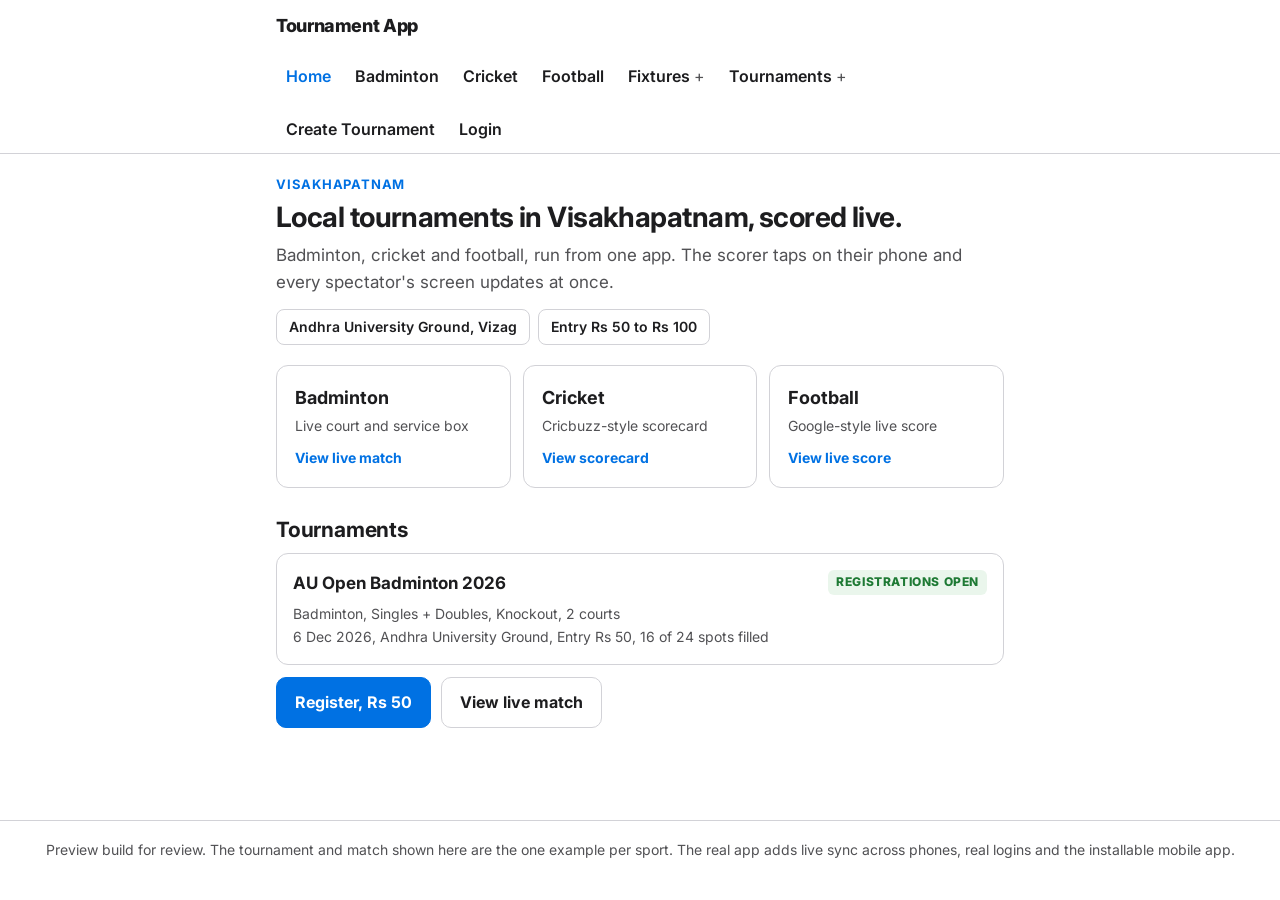
==== index.html @ a557393c "Tournament app preview: separate pages, no fake data" ====
<!DOCTYPE html>
<html lang="en">
<head>
<meta charset="utf-8">
<meta name="viewport" content="width=device-width, initial-scale=1">
<title>Home, Tournament App</title>
<link rel="preconnect" href="https://fonts.googleapis.com">
<link rel="preconnect" href="https://fonts.gstatic.com" crossorigin>
<link href="https://fonts.googleapis.com/css2?family=Inter:wght@400;600;700;800&display=swap" rel="stylesheet">
<link rel="stylesheet" href="style.css">
</head>
<body>
<header class="site-header">
  <div class="header-inner">
    <a class="brand" href="index.html">Tournament App</a>
    <button class="menu-btn" id="menuBtn" type="button">Menu</button>
  </div>
  <nav class="site-nav" id="siteNav">
    <a href="index.html" class="active">Home</a>
    <a href="badminton-live.html">Badminton</a>
    <a href="cricket-live.html">Cricket</a>
    <a href="football-live.html">Football</a>
    <details class="nav-drop">
      <summary>Fixtures</summary>
      <div class="nav-drop-menu">
        <a href="badminton-fixtures.html">Badminton Fixtures</a>
        <a href="cricket-fixtures.html">Cricket Fixtures</a>
        <a href="football-fixtures.html">Football Fixtures</a>
      </div>
    </details>
    <details class="nav-drop">
      <summary>Tournaments</summary>
      <div class="nav-drop-menu">
        <a href="badminton-tournaments.html">Badminton Tournaments</a>
        <a href="cricket-tournaments.html">Cricket Tournaments</a>
        <a href="football-tournaments.html">Football Tournaments</a>
      </div>
    </details>
    <a href="create-tournament.html">Create Tournament</a>
    <a href="login.html" id="loginLink">Login</a>
    <span class="nav-user hidden" id="navUser"><span id="navUserText"></span> <button type="button" id="navLogout">Log out</button></span>
  </nav>
</header>

<main class="page">
  <div class="page-head">
    <p class="eyebrow">Visakhapatnam</p>
    <h1>Local tournaments in Visakhapatnam, scored live.</h1>
    <p class="lead">Badminton, cricket and football, run from one app. The scorer taps on their phone and every spectator's screen updates at once.</p>
    <div class="chip-row">
      <span class="chip">Andhra University Ground, Vizag</span>
      <span class="chip">Entry Rs 50 to Rs 100</span>
    </div>
  </div>

  <div class="sport-grid">
    <a class="sport-card" href="badminton-live.html">
      <h3>Badminton</h3>
      <p>Live court and service box</p>
      <span class="go">View live match</span>
    </a>
    <a class="sport-card" href="cricket-live.html">
      <h3>Cricket</h3>
      <p>Cricbuzz-style scorecard</p>
      <span class="go">View scorecard</span>
    </a>
    <a class="sport-card" href="football-live.html">
      <h3>Football</h3>
      <p>Google-style live score</p>
      <span class="go">View live score</span>
    </a>
  </div>

  <h2>Tournaments</h2>
  <div class="row-item">
    <div class="row-main">
      <h3>AU Open Badminton 2026</h3>
      <p>Badminton, Singles + Doubles, Knockout, 2 courts</p>
      <p>6 Dec 2026, Andhra University Ground, Entry Rs 50, 16 of 24 spots filled</p>
    </div>
    <span class="tag tag-open">REGISTRATIONS OPEN</span>
  </div>
  <div class="btn-row">
    <a class="btn" href="badminton-tournaments.html">Register, Rs 50</a>
    <a class="btn btn-secondary" href="badminton-live.html">View live match</a>
  </div>
</main>

<footer>Preview build for review. The tournament and match shown here are the one example per sport. The real app adds live sync across phones, real logins and the installable mobile app.</footer>
<script src="app.js"></script>
</body>
</html>
---- style.css ----
/* Tournament App - shared styles. Flat design law: white #FFFFFF, ink #1D1D1F, blue #0071E3, Inter. No purple, no gradients, no glow, no emoji icons, no em dashes. */

:root {
  --white: #FFFFFF;
  --ink: #1D1D1F;
  --blue: #0071E3;
  --blue-dark: #005BB5;
  --muted: #515154;
  --line: #D2D2D7;
  --soft: #F5F5F7;
  --green: #1E7A34;
  --yellow: #F5C518;
  --red: #D92D20;
  --radius: 12px;
}

* { box-sizing: border-box; }

html { -webkit-text-size-adjust: 100%; }

body {
  margin: 0;
  background: var(--white);
  color: var(--ink);
  font-family: 'Inter', -apple-system, BlinkMacSystemFont, 'Segoe UI', Roboto, Helvetica, Arial, sans-serif;
  font-size: 16px;
  line-height: 1.55;
}

a { color: var(--blue); text-decoration: none; }
a:hover { text-decoration: underline; }

h1 { font-size: 28px; line-height: 1.2; margin: 0 0 8px 0; letter-spacing: -0.02em; }
h2 { font-size: 21px; line-height: 1.3; margin: 28px 0 10px 0; letter-spacing: -0.01em; }
h3 { font-size: 17px; margin: 0 0 6px 0; }
p { margin: 0 0 12px 0; }
.lead { color: var(--muted); font-size: 17px; }

/* Header and navigation */
.site-header {
  position: sticky;
  top: 0;
  z-index: 50;
  background: var(--white);
  border-bottom: 1px solid var(--line);
}
.header-inner {
  max-width: 760px;
  margin: 0 auto;
  padding: 12px 16px;
  display: flex;
  align-items: center;
  gap: 12px;
}
.brand {
  font-weight: 800;
  font-size: 18px;
  color: var(--ink);
  letter-spacing: -0.02em;
  white-space: nowrap;
}
.brand:hover { text-decoration: none; }
.menu-btn {
  margin-left: auto;
  background: var(--white);
  color: var(--ink);
  border: 1px solid var(--line);
  border-radius: 8px;
  padding: 8px 14px;
  font-size: 15px;
  font-weight: 600;
  font-family: inherit;
  cursor: pointer;
}
.site-nav {
  display: none;
  border-top: 1px solid var(--line);
  background: var(--white);
  padding: 6px 16px 12px 16px;
}
.site-nav.open { display: block; }
.site-nav a, .site-nav summary {
  display: block;
  padding: 10px 2px;
  color: var(--ink);
  font-size: 16px;
  font-weight: 600;
}
.site-nav a:hover { color: var(--blue); text-decoration: none; }
.site-nav a.active { color: var(--blue); }
.nav-drop { border: 0; padding: 0; margin: 0; }
.nav-drop summary {
  list-style: none;
  cursor: pointer;
  padding: 10px 2px;
  font-weight: 600;
}
.nav-drop summary::-webkit-details-marker { display: none; }
.nav-drop summary::after { content: "  +"; color: var(--muted); font-weight: 400; }
.nav-drop[open ] summary::after { content: "  -"; }
.nav-drop-menu { padding-left: 14px; }
.nav-drop-menu a { font-weight: 500; color: var(--muted); padding: 8px 2px; }
.nav-user {
  display: block;
  padding: 10px 2px;
  font-size: 14px;
  color: var(--muted);
  border-top: 1px solid var(--line);
  margin-top: 6px;
}
.nav-user button {
  background: none;
  border: 0;
  padding: 0;
  color: var(--blue);
  font-size: 14px;
  font-weight: 600;
  font-family: inherit;
  cursor: pointer;
}

@media (min-width: 760px) {
  .menu-btn { display: none; }
  .site-nav {
    display: flex;
    align-items: center;
    gap: 4px;
    border-top: 0;
    padding: 0 16px;
    max-width: 760px;
    margin: 0 auto;
    flex-wrap: wrap;
  }
  .site-nav a, .site-nav summary { padding: 12px 10px; }
  .nav-drop { position: relative; }
  .nav-drop-menu {
    position: absolute;
    top: 100%;
    left: 0;
    background: var(--white);
    border: 1px solid var(--line);
    border-radius: 10px;
    padding: 6px;
    min-width: 210px;
    z-index: 60;
  }
  .nav-drop-menu a { padding: 8px 10px; border-radius: 6px; }
  .nav-drop-menu a:hover { background: var(--soft); }
  .nav-user { border-top: 0; margin: 0 0 0 auto; padding: 12px 4px; }
}

/* Page layout */
.page {
  max-width: 760px;
  margin: 0 auto;
  padding: 20px 16px 48px 16px;
}
.page-head { margin-bottom: 20px; }
.eyebrow {
  font-size: 13px;
  font-weight: 700;
  letter-spacing: 0.06em;
  text-transform: uppercase;
  color: var(--blue);
  margin: 0 0 6px 0;
}
.meta { color: var(--muted); font-size: 15px; }

.chip-row { display: flex; flex-wrap: wrap; gap: 8px; margin: 14px 0; }
.chip {
  display: inline-block;
  border: 1px solid var(--line);
  border-radius: 8px;
  padding: 6px 12px;
  font-size: 14px;
  font-weight: 600;
  color: var(--ink);
  background: var(--white);
}
.chip-live { color: var(--red); border-color: var(--line); }
.dot {
  display: inline-block;
  width: 8px;
  height: 8px;
  border-radius: 50%;
  background: var(--red);
  margin-right: 6px;
  vertical-align: 1px;
}

/* Cards */
.card {
  background: var(--white);
  border: 1px solid var(--line);
  border-radius: var(--radius);
  padding: 18px;
  margin: 0 0 16px 0;
}
.card-soft { background: var(--soft); border-color: var(--line); }
.sport-grid { display: grid; grid-template-columns: 1fr; gap: 12px; }
@media (min-width: 560px) { .sport-grid { grid-template-columns: 1fr 1fr 1fr; } }
.sport-card {
  display: block;
  border: 1px solid var(--line);
  border-radius: var(--radius);
  padding: 18px;
  color: var(--ink);
}
.sport-card:hover { border-color: var(--blue); text-decoration: none; }
.sport-card h3 { font-size: 18px; margin-bottom: 4px; }
.sport-card p { color: var(--muted); font-size: 14px; margin: 0; }
.sport-card .go { color: var(--blue); font-weight: 700; font-size: 14px; display: block; margin-top: 10px; }

/* Buttons: one primary style, one secondary style */
.btn {
  display: inline-block;
  background: var(--blue);
  color: var(--white);
  border: 1px solid var(--blue);
  border-radius: 10px;
  padding: 12px 18px;
  font-size: 16px;
  font-weight: 700;
  font-family: inherit;
  cursor: pointer;
  text-align: center;
}
.btn:hover { background: var(--blue-dark); text-decoration: none; }
.btn:disabled { opacity: 0.45; cursor: default; }
.btn-secondary {
  background: var(--white);
  color: var(--ink);
  border: 1px solid var(--line);
}
.btn-secondary:hover { background: var(--soft); }
.btn-block { display: block; width: 100%; }
.btn-row { display: flex; flex-wrap: wrap; gap: 10px; margin: 12px 0; }

/* Scoreboard */
.scoreboard {
  display: grid;
  grid-template-columns: 1fr auto 1fr;
  gap: 10px;
  align-items: stretch;
  margin: 14px 0;
}
.player-card {
  border: 1px solid var(--line);
  border-radius: var(--radius);
  padding: 16px 12px;
  text-align: center;
}
.player-card.serving { border: 2px solid var(--blue); }
.player-name { font-weight: 700; font-size: 16px; }
.player-score { font-size: 52px; font-weight: 800; line-height: 1.05; letter-spacing: -0.03em; }
.player-sub { color: var(--muted); font-size: 13px; margin-top: 4px; }
.serve-tag {
  display: inline-block;
  font-size: 11px;
  font-weight: 800;
  letter-spacing: 0.08em;
  color: var(--blue);
  margin-top: 6px;
}
.vs { align-self: center; color: var(--muted); font-weight: 700; }
.serve-line {
  background: var(--soft);
  border: 1px solid var(--line);
  border-radius: 10px;
  padding: 12px 14px;
  font-size: 15px;
  margin: 12px 0;
}
.serve-line strong { color: var(--blue); }
.note {
  background: #FFF8E1;
  border: 1px solid #F0D98C;
  border-radius: 10px;
  padding: 12px 14px;
  font-size: 14px;
  color: var(--ink);
  margin: 12px 0;
}
.empty {
  border: 1px dashed var(--line);
  border-radius: var(--radius);
  padding: 22px 18px;
  text-align: center;
  color: var(--muted);
  margin: 0 0 16px 0;
}
.empty strong { color: var(--ink); display: block; font-size: 16px; margin-bottom: 4px; }

/* Court diagram */
.court-wrap { margin: 8px 0; }
.court-svg { width: 100%; max-width: 360px; display: block; margin: 0 auto; height: auto; }
.legend { display: flex; flex-wrap: wrap; gap: 16px; justify-content: center; font-size: 14px; color: var(--muted); margin-top: 8px; }
.swatch { display: inline-block; width: 14px; height: 14px; border-radius: 4px; margin-right: 6px; vertical-align: -2px; }
.swatch-blue { background: var(--blue); }
.swatch-yellow { background: var(--yellow); }
.toggle-row { display: flex; gap: 8px; margin: 12px 0; }
.toggle-btn {
  flex: 1;
  background: var(--white);
  color: var(--ink);
  border: 1px solid var(--line);
  border-radius: 10px;
  padding: 10px;
  font-size: 15px;
  font-weight: 700;
  font-family: inherit;
  cursor: pointer;
}
.toggle-btn.on { background: var(--ink); color: var(--white); border-color: var(--ink); }

/* Tables */
table.score-table { width: 100%; border-collapse: collapse; font-size: 15px; }
.score-table th, .score-table td { text-align: left; padding: 8px 4px; border-bottom: 1px solid var(--line); }
.score-table th { color: var(--muted); font-size: 13px; font-weight: 600; }
.score-table td.num, .score-table th.num { text-align: right; }
.score-table tr:last-child td { border-bottom: 0; }

/* Ball chips */
.chips { display: flex; flex-wrap: wrap; gap: 8px; margin: 10px 0; }
.ball-chip {
  width: 34px; height: 34px;
  border-radius: 50%;
  border: 1px solid var(--line);
  display: inline-flex; align-items: center; justify-content: center;
  font-size: 14px; font-weight: 700;
  background: var(--white);
}
.ball-chip.four { background: var(--blue); color: var(--white); border-color: var(--blue); }
.ball-chip.six { background: var(--ink); color: var(--white); border-color: var(--ink); }
.ball-chip.wicket { background: var(--red); color: var(--white); border-color: var(--red); }

/* Timeline */
.timeline { list-style: none; margin: 0; padding: 0; }
.timeline li { padding: 10px 0; border-bottom: 1px solid var(--line); font-size: 15px; }
.timeline li:last-child { border-bottom: 0; }
.timeline .min { font-weight: 800; color: var(--ink); display: inline-block; min-width: 44px; }
.big-score { font-size: 56px; font-weight: 800; letter-spacing: -0.03em; line-height: 1; text-align: center; }
.match-teams { text-align: center; font-size: 18px; font-weight: 700; margin: 6px 0 2px 0; }
.match-sub { text-align: center; color: var(--muted); font-size: 14px; margin-bottom: 10px; }

/* Forms */
form label { display: block; font-weight: 700; font-size: 15px; margin: 16px 0 6px 0; }
input[type="text"], input[type="number"], input[type="date"], input[type="url"], input[type="password"], select, textarea {
  width: 100%;
  border: 1px solid var(--line);
  border-radius: 10px;
  padding: 12px 14px;
  font-size: 16px;
  font-family: inherit;
  color: var(--ink);
  background: var(--white);
}
input:focus, select:focus, textarea:focus { outline: 2px solid var(--blue); outline-offset: 1px; border-color: var(--blue); }
.radio-row { display: flex; flex-wrap: wrap; gap: 10px; }
.radio-pill {
  border: 1px solid var(--line);
  border-radius: 10px;
  padding: 10px 16px;
  font-weight: 700;
  cursor: pointer;
  background: var(--white);
}
.radio-pill input { margin-right: 6px; }
.sport-pick { display: grid; grid-template-columns: 1fr 1fr 1fr; gap: 10px; }
.sport-pick button {
  border: 1px solid var(--line);
  background: var(--white);
  border-radius: 10px;
  padding: 14px 8px;
  font-size: 15px;
  font-weight: 700;
  font-family: inherit;
  cursor: pointer;
  color: var(--ink);
}
.sport-pick button.on { background: var(--ink); color: var(--white); border-color: var(--ink); }
.help { color: var(--muted); font-size: 14px; font-weight: 400; margin-top: 4px; }
.hidden { display: none !important; }
.toast {
  background: var(--ink);
  color: var(--white);
  border-radius: 10px;
  padding: 14px 16px;
  font-size: 15px;
  font-weight: 600;
  margin: 12px 0;
}
.success-box {
  background: var(--soft);
  border: 1px solid var(--line);
  border-radius: var(--radius);
  padding: 18px;
  margin: 12px 0;
}

/* Fixture and tournament rows */
.row-item {
  display: flex;
  gap: 12px;
  align-items: flex-start;
  border: 1px solid var(--line);
  border-radius: var(--radius);
  padding: 16px;
  margin: 0 0 12px 0;
}
.row-time { font-weight: 800; font-size: 14px; color: var(--muted); min-width: 74px; padding-top: 2px; }
.row-main { flex: 1; }
.row-main h3 { font-size: 17px; }
.row-main p { color: var(--muted); font-size: 14px; margin: 2px 0 0 0; }
.tag {
  display: inline-block;
  font-size: 12px;
  font-weight: 800;
  letter-spacing: 0.05em;
  border-radius: 6px;
  padding: 3px 8px;
  background: var(--soft);
  color: var(--ink);
}
.tag-live { background: #FDECEA; color: var(--red); }
.tag-open { background: #EAF6EC; color: var(--green); }

footer {
  border-top: 1px solid var(--line);
  margin-top: 32px;
  padding: 18px 16px 28px 16px;
  color: var(--muted);
  font-size: 14px;
  text-align: center;
}
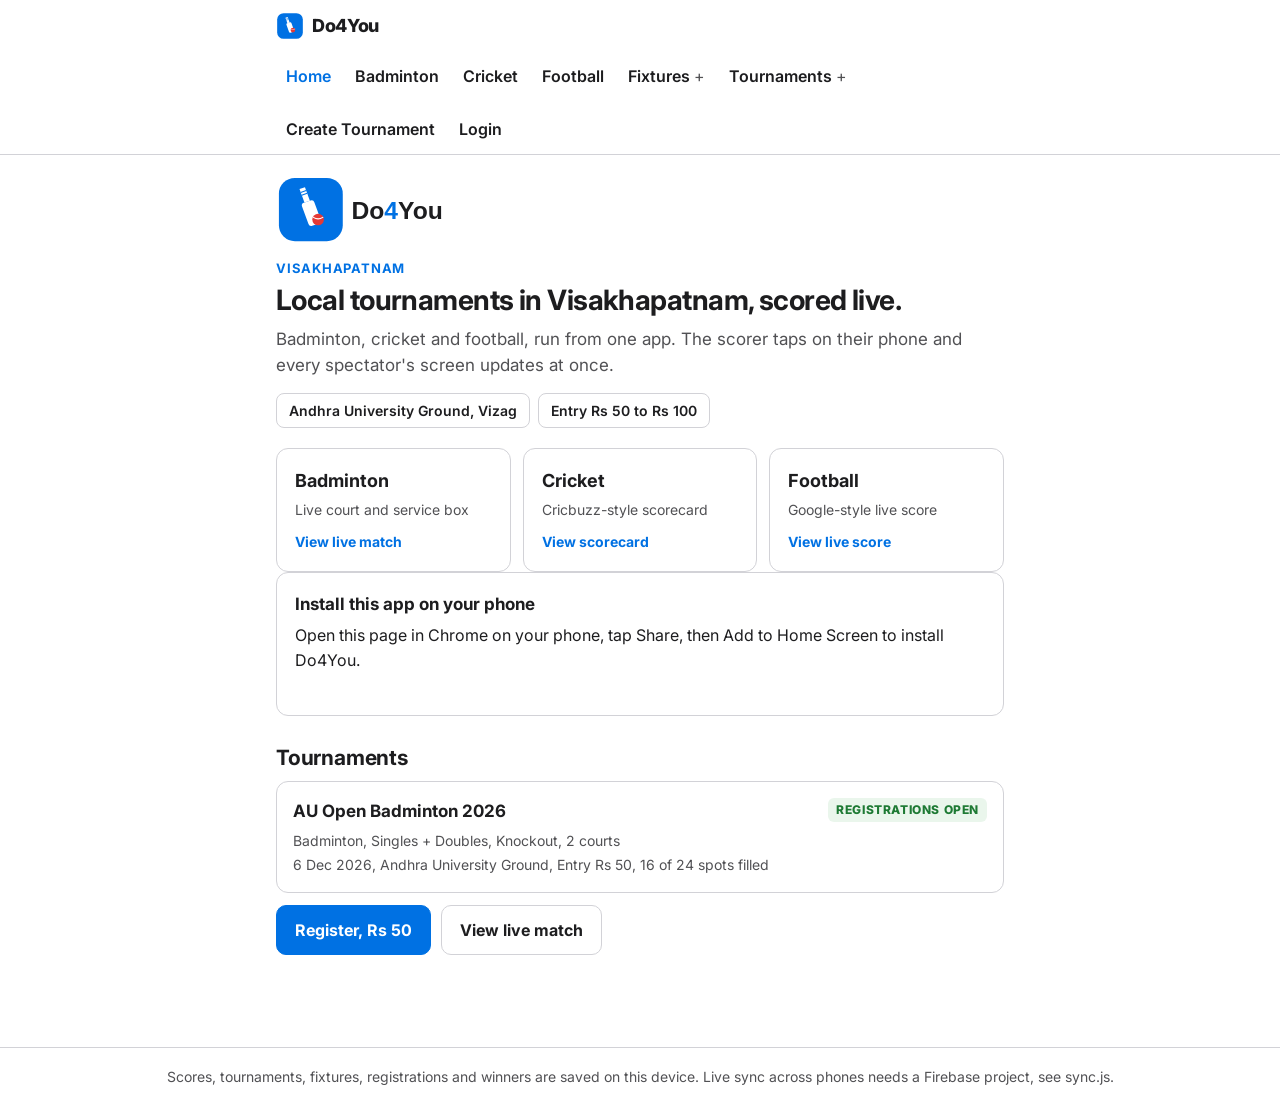
==== commit 668ea849: "Do4You full app: all three sports, cricket bat logo" ====
--- a/index.html
+++ b/index.html
@@ -3,7 +3,14 @@
 <head>
 <meta charset="utf-8">
 <meta name="viewport" content="width=device-width, initial-scale=1">
-<title>Home, Tournament App</title>
+<link rel="manifest" href="manifest.json">
+<meta name="theme-color" content="#0071E3">
+<meta name="mobile-web-app-capable" content="yes">
+<meta name="apple-mobile-web-app-capable" content="yes">
+<meta name="apple-mobile-web-app-title" content="Do4You">
+<link rel="apple-touch-icon" href="icon-192.png">
+<link rel="icon" href="icon-192.png">
+<title>Home, Do4You</title>
 <link rel="preconnect" href="https://fonts.googleapis.com">
 <link rel="preconnect" href="https://fonts.gstatic.com" crossorigin>
 <link href="https://fonts.googleapis.com/css2?family=Inter:wght@400;600;700;800&display=swap" rel="stylesheet">
@@ -12,7 +19,7 @@
 <body>
 <header class="site-header">
   <div class="header-inner">
-    <a class="brand" href="index.html">Tournament App</a>
+    <a class="brand" href="index.html"><img src="logo-icon.svg" alt="" class="brand-mark"> Do4You</a>
     <button class="menu-btn" id="menuBtn" type="button">Menu</button>
   </div>
   <nav class="site-nav" id="siteNav">
@@ -44,6 +51,7 @@
 
 <main class="page">
   <div class="page-head">
+    <img src="logo.svg" alt="Do4You" class="logo-lockup">
     <p class="eyebrow">Visakhapatnam</p>
     <h1>Local tournaments in Visakhapatnam, scored live.</h1>
     <p class="lead">Badminton, cricket and football, run from one app. The scorer taps on their phone and every spectator's screen updates at once.</p>
@@ -71,6 +79,16 @@
     </a>
   </div>
 
+  <div class="card" id="installHint">
+    <h3>Install this app on your phone</h3>
+    <p id="installNote">Open this page in Chrome on your phone, tap Share, then Add to Home Screen to install Do4You.</p>
+    <div class="btn-row">
+      <button class="btn hidden" type="button" id="installBtn">Install app</button>
+    </div>
+  </div>
+
+  <div id="homeTournaments"></div>
+
   <h2>Tournaments</h2>
   <div class="row-item">
     <div class="row-main">
@@ -86,7 +104,9 @@
   </div>
 </main>
 
-<footer>Preview build for review. The tournament and match shown here are the one example per sport. The real app adds live sync across phones, real logins and the installable mobile app.</footer>
+<footer>Scores, tournaments, fixtures, registrations and winners are saved on this device. Live sync across phones needs a Firebase project, see sync.js.</footer>
+<script src="firebase-config.js"></script>
+<script src="sync.js"></script>
 <script src="app.js"></script>
 </body>
 </html>
--- a/style.css
+++ b/style.css
@@ -1,4 +1,4 @@
-/* Tournament App - shared styles. Flat design law: white #FFFFFF, ink #1D1D1F, blue #0071E3, Inter. No purple, no gradients, no glow, no emoji icons, no em dashes. */
+/* Do4You - shared styles. Flat design law: white #FFFFFF, ink #1D1D1F, blue #0071E3, Inter. No purple, no gradients, no glow, no emoji icons, no em dashes. */
 
 :root {
   --white: #FFFFFF;
@@ -433,3 +433,8 @@
   font-size: 14px;
   text-align: center;
 }
+
+/* Do4You brand: provided logo files, used exactly as supplied. */
+.brand { display: inline-flex; align-items: center; gap: 8px; }
+.brand-mark { width: 28px; height: 28px; display: block; }
+.logo-lockup { width: 180px; max-width: 60%; height: auto; display: block; margin: 0 0 14px 0; }
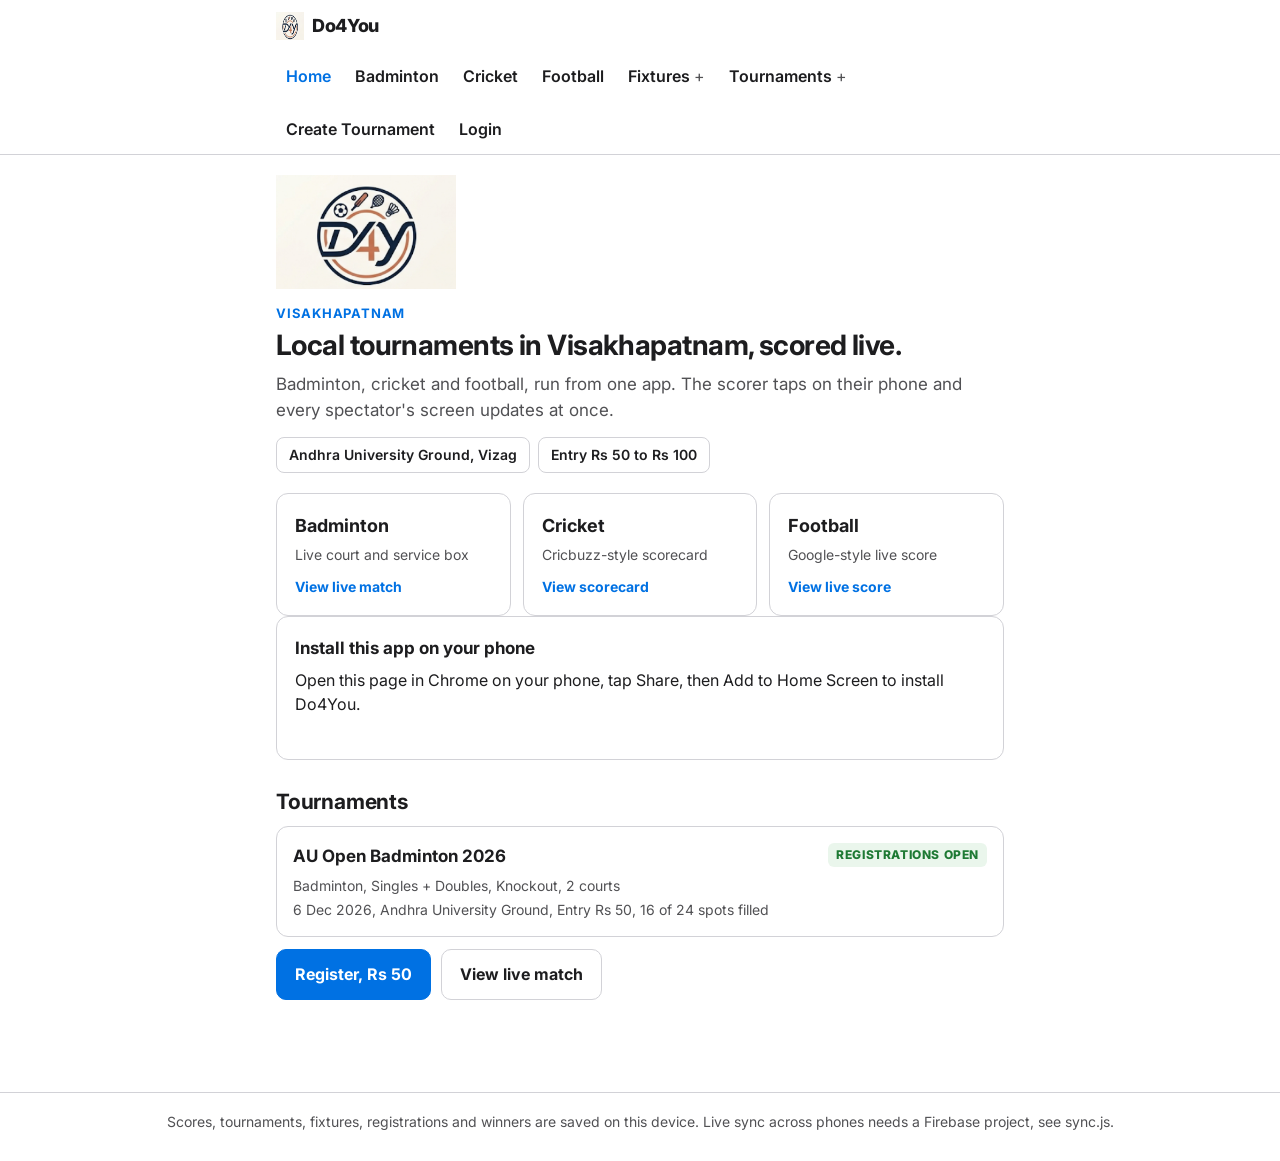
==== commit 51dadcfb: "Use the D4Y logo (user's image) everywhere" ====
--- a/index.html
+++ b/index.html
@@ -19,7 +19,7 @@
 <body>
 <header class="site-header">
   <div class="header-inner">
-    <a class="brand" href="index.html"><img src="logo-icon.svg" alt="" class="brand-mark"> Do4You</a>
+    <a class="brand" href="index.html"><img src="logo.png" alt="" class="brand-mark"> Do4You</a>
     <button class="menu-btn" id="menuBtn" type="button">Menu</button>
   </div>
   <nav class="site-nav" id="siteNav">
@@ -51,7 +51,7 @@
 
 <main class="page">
   <div class="page-head">
-    <img src="logo.svg" alt="Do4You" class="logo-lockup">
+    <img src="logo.png" alt="Do4You" class="logo-lockup">
     <p class="eyebrow">Visakhapatnam</p>
     <h1>Local tournaments in Visakhapatnam, scored live.</h1>
     <p class="lead">Badminton, cricket and football, run from one app. The scorer taps on their phone and every spectator's screen updates at once.</p>
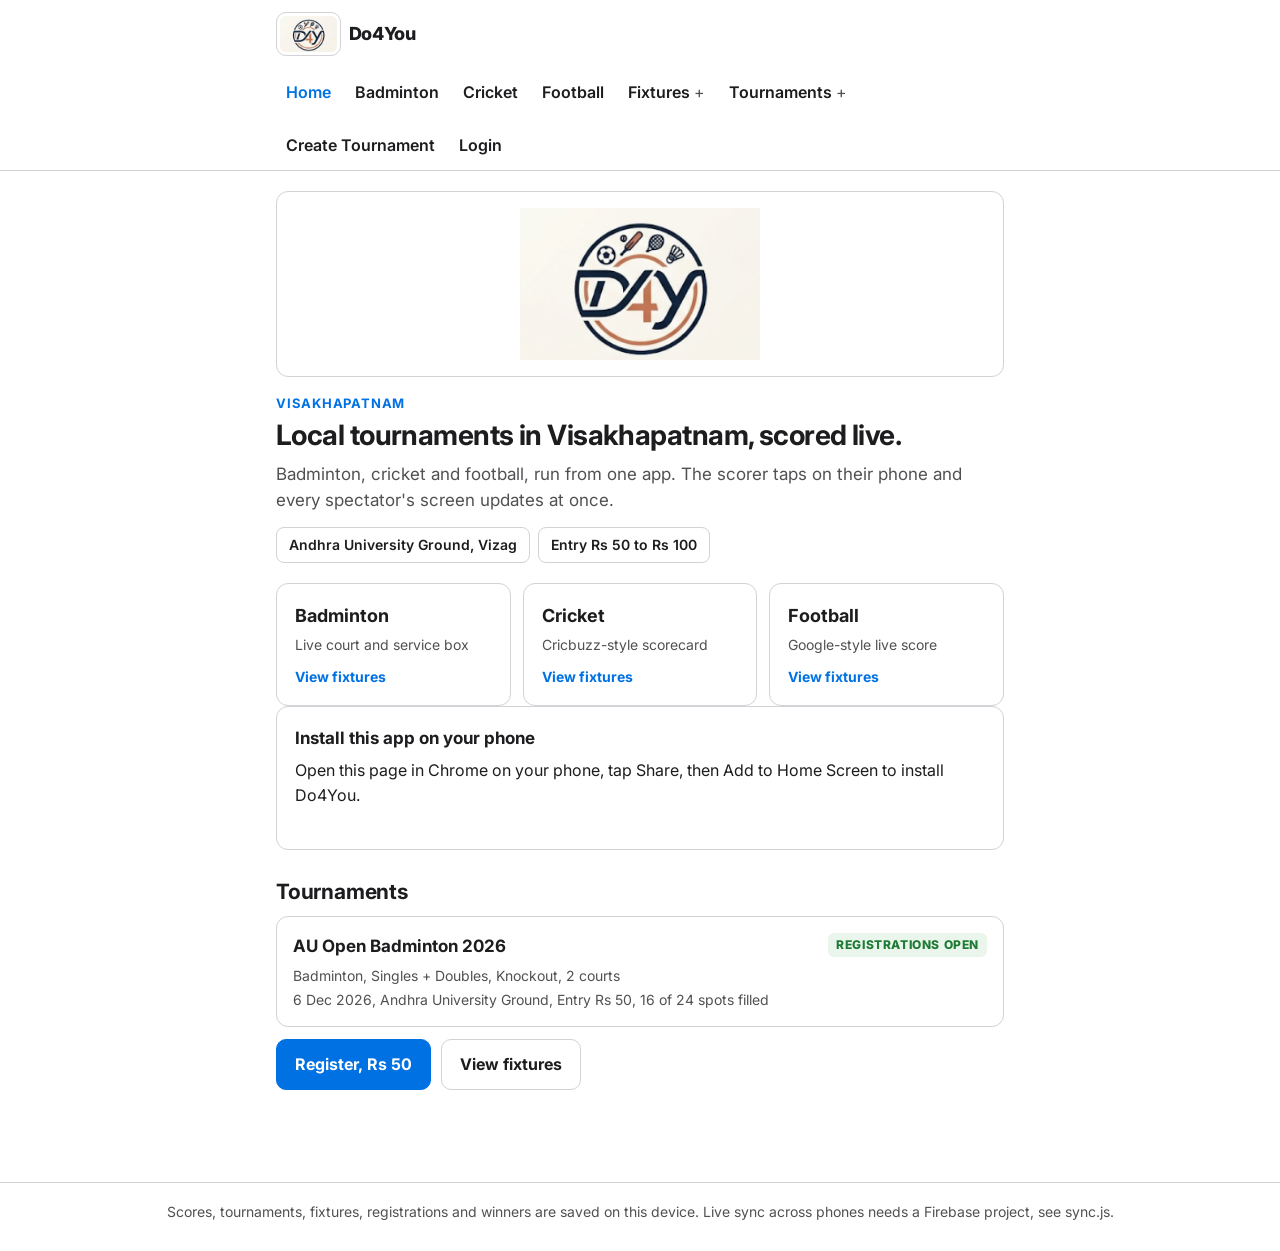
==== commit 3ba7bac7: "Fixes + rich score animations and stickman server - Animations clearly visible: score pop + flash (0" ====
--- a/index.html
+++ b/index.html
@@ -24,9 +24,9 @@
   </div>
   <nav class="site-nav" id="siteNav">
     <a href="index.html" class="active">Home</a>
-    <a href="badminton-live.html">Badminton</a>
-    <a href="cricket-live.html">Cricket</a>
-    <a href="football-live.html">Football</a>
+    <a href="badminton-fixtures.html">Badminton</a>
+    <a href="cricket-fixtures.html">Cricket</a>
+    <a href="football-fixtures.html">Football</a>
     <details class="nav-drop">
       <summary>Fixtures</summary>
       <div class="nav-drop-menu">
@@ -35,7 +35,7 @@
         <a href="football-fixtures.html">Football Fixtures</a>
       </div>
     </details>
-    <details class="nav-drop">
+    <details class="nav-drop nav-tournaments">
       <summary>Tournaments</summary>
       <div class="nav-drop-menu">
         <a href="badminton-tournaments.html">Badminton Tournaments</a>
@@ -43,7 +43,9 @@
         <a href="football-tournaments.html">Football Tournaments</a>
       </div>
     </details>
-    <a href="create-tournament.html">Create Tournament</a>
+    <a href="create-tournament.html" class="nav-create">Create Tournament</a>
+    <a href="join-tournament.html" class="nav-player">Join Tournament</a>
+    <a href="my-team.html" class="nav-player">My Team</a>
     <a href="login.html" id="loginLink">Login</a>
     <span class="nav-user hidden" id="navUser"><span id="navUserText"></span> <button type="button" id="navLogout">Log out</button></span>
   </nav>
@@ -51,7 +53,7 @@
 
 <main class="page">
   <div class="page-head">
-    <img src="logo.png" alt="Do4You" class="logo-lockup">
+    <div class="logo-card"><img src="logo.png" alt="Do4You" class="logo-lockup"></div>
     <p class="eyebrow">Visakhapatnam</p>
     <h1>Local tournaments in Visakhapatnam, scored live.</h1>
     <p class="lead">Badminton, cricket and football, run from one app. The scorer taps on their phone and every spectator's screen updates at once.</p>
@@ -62,21 +64,31 @@
   </div>
 
   <div class="sport-grid">
-    <a class="sport-card" href="badminton-live.html">
+    <a class="sport-card" href="badminton-fixtures.html">
       <h3>Badminton</h3>
       <p>Live court and service box</p>
-      <span class="go">View live match</span>
+      <span class="go">View fixtures</span>
     </a>
-    <a class="sport-card" href="cricket-live.html">
+    <a class="sport-card" href="cricket-fixtures.html">
       <h3>Cricket</h3>
       <p>Cricbuzz-style scorecard</p>
-      <span class="go">View scorecard</span>
+      <span class="go">View fixtures</span>
     </a>
-    <a class="sport-card" href="football-live.html">
+    <a class="sport-card" href="football-fixtures.html">
       <h3>Football</h3>
       <p>Google-style live score</p>
-      <span class="go">View live score</span>
+      <span class="go">View fixtures</span>
     </a>
+  </div>
+
+  <div class="card player-only hidden" id="playerHomeCard">
+    <h3>Your tournaments</h3>
+    <p>Join a tournament with its Tournament ID, then create your team and add your players.</p>
+    <div class="btn-row">
+      <a class="btn" href="join-tournament.html">Join a tournament</a>
+      <a class="btn btn-secondary" href="my-team.html">My team</a>
+    </div>
+    <div id="playerJoinedList"></div>
   </div>
 
   <div class="card" id="installHint">
@@ -100,7 +112,7 @@
   </div>
   <div class="btn-row">
     <a class="btn" href="badminton-tournaments.html">Register, Rs 50</a>
-    <a class="btn btn-secondary" href="badminton-live.html">View live match</a>
+    <a class="btn btn-secondary" href="badminton-fixtures.html">View fixtures</a>
   </div>
 </main>
 
--- a/style.css
+++ b/style.css
@@ -436,5 +436,151 @@
 
 /* Do4You brand: provided logo files, used exactly as supplied. */
 .brand { display: inline-flex; align-items: center; gap: 8px; }
-.brand-mark { width: 28px; height: 28px; display: block; }
-.logo-lockup { width: 180px; max-width: 60%; height: auto; display: block; margin: 0 0 14px 0; }
+.brand-mark { height: 44px; width: auto; display: block; background: var(--white); border: 1px solid var(--line); border-radius: 10px; padding: 3px; }
+.logo-card {
+  background: var(--white);
+  border: 1px solid var(--line);
+  border-radius: var(--radius);
+  padding: 16px;
+  margin: 0 0 16px 0;
+  text-align: center;
+}
+.logo-card .logo-lockup { margin: 0 auto; }
+.logo-lockup { width: 240px; max-width: 80%; height: auto; display: block; margin: 0 0 14px 0; }
+
+/* Fixture rows that open a live match. */
+a.row-item { color: var(--ink); }
+a.row-item:hover { border-color: var(--blue); text-decoration: none; }
+a.row-item .row-main h3 { color: var(--ink); }
+
+/* Match access code box on live pages. */
+.code-box { border: 2px solid var(--blue); }
+.code-box input { margin-bottom: 10px; }
+.code-shown { font-size: 15px; }
+.code-shown strong { font-size: 18px; letter-spacing: 0.08em; }
+.code-msg { font-weight: 700; font-size: 15px; margin: 8px 0 0 0; }
+.code-msg.wrong { color: var(--red); }
+.code-msg.ok { color: var(--green); }
+
+/* Score animations: a changed number pops big and flashes, so the change cannot be missed. */
+@keyframes score-pop {
+  0% { transform: scale(1); }
+  30% { transform: scale(1.45); }
+  100% { transform: scale(1); }
+}
+@keyframes score-flash {
+  0% { background-color: #DCEBFF; }
+  100% { background-color: transparent; }
+}
+.score-pop { display: inline-block; border-radius: 10px; animation: score-pop 0.5s ease-out, score-flash 0.5s ease-out; }
+@keyframes chip-in {
+  0% { transform: scale(0.3); opacity: 0; }
+  60% { transform: scale(1.2); opacity: 1; }
+  100% { transform: scale(1); opacity: 1; }
+}
+.chip-in { animation: chip-in 0.5s ease-out; }
+@keyframes slide-in {
+  0% { transform: translateY(-8px); opacity: 0; }
+  100% { transform: translateY(0); opacity: 1; }
+}
+.slide-in { animation: slide-in 0.5s ease-out; }
+
+/* Rich score scenes: a small animated strip. A bat or racket swings, the
+   ball or cock flies to the scoreboard, then the score changes. Inline SVG
+   plus CSS keyframes only, no images. */
+.anim-stage {
+  border: 1px solid var(--line);
+  border-radius: var(--radius);
+  background: var(--soft);
+  margin: 0 0 12px 0;
+  overflow: hidden;
+}
+.anim-svg { width: 100%; height: auto; display: block; }
+#crBoardText, #bmBoardText { opacity: 0; transform-box: fill-box; transform-origin: center; }
+
+/* Cricket: bat swing, then the ball flies to the scoreboard. */
+#crBat { transform-box: fill-box; transform-origin: 50% 92%; }
+#crBall { transform-box: fill-box; }
+#crStumps { transform-box: fill-box; transform-origin: 50% 100%; }
+#crBails { transform-box: fill-box; transform-origin: center; }
+@keyframes cr-bat-swing {
+  0% { transform: rotate(0deg); }
+  30% { transform: rotate(-28deg); }
+  60% { transform: rotate(40deg); }
+  100% { transform: rotate(0deg); }
+}
+@keyframes cr-ball-four {
+  0% { transform: translate(0, 0); }
+  30% { transform: translate(85px, -40px); }
+  50% { transform: translate(150px, 0); }
+  70% { transform: translate(205px, -24px); }
+  88% { transform: translate(248px, 0); }
+  100% { transform: translate(244px, -48px); }
+}
+@keyframes cr-ball-six {
+  0% { transform: translate(0, 0); }
+  35% { transform: translate(95px, -66px); }
+  60% { transform: translate(165px, -58px); }
+  85% { transform: translate(225px, -44px); }
+  100% { transform: translate(244px, -48px); }
+}
+@keyframes cr-ball-runs {
+  0% { transform: translate(0, 0); }
+  35% { transform: translate(90px, -26px); }
+  55% { transform: translate(150px, 0); }
+  80% { transform: translate(205px, -18px); }
+  100% { transform: translate(244px, -48px); }
+}
+@keyframes cr-ball-bowl {
+  0% { transform: translate(0, 0); }
+  45% { transform: translate(120px, -6px); }
+  75% { transform: translate(190px, 0); }
+  100% { transform: translate(240px, 0); }
+}
+@keyframes cr-stumps-fall {
+  0% { transform: rotate(0deg) translateY(0); opacity: 1; }
+  100% { transform: rotate(68deg) translateY(12px); opacity: 0.5; }
+}
+@keyframes cr-bail-fly {
+  0% { transform: translate(0, 0) rotate(0deg); opacity: 1; }
+  40% { transform: translate(-10px, -22px) rotate(-45deg); opacity: 1; }
+  100% { transform: translate(-16px, 8px) rotate(-90deg); opacity: 0.6; }
+}
+@keyframes board-pop {
+  0% { opacity: 0; transform: scale(0.5); }
+  60% { opacity: 1; transform: scale(1.18); }
+  100% { opacity: 1; transform: scale(1); }
+}
+.anim-four #crBat, .anim-six #crBat, .anim-runs #crBat { animation: cr-bat-swing 0.5s ease-in-out; }
+.anim-four #crBall { animation: cr-ball-four 0.9s ease-in 0.15s both; }
+.anim-six #crBall { animation: cr-ball-six 1.05s ease-in 0.15s both; }
+.anim-runs #crBall { animation: cr-ball-runs 0.8s ease-in 0.15s both; }
+.anim-wicket #crBall { animation: cr-ball-bowl 0.7s ease-in both; }
+.anim-wicket #crStumps { animation: cr-stumps-fall 0.55s ease-in 0.6s both; }
+.anim-wicket #crBails { animation: cr-bail-fly 0.6s ease-in 0.55s both; }
+.anim-four #crBoardText { animation: board-pop 0.35s ease-out 0.85s both; }
+.anim-six #crBoardText { animation: board-pop 0.35s ease-out 1s both; }
+.anim-runs #crBoardText { animation: board-pop 0.35s ease-out 0.75s both; }
+.anim-wicket #crBoardText { animation: board-pop 0.35s ease-out 0.65s both; }
+
+/* Badminton: racket swing, then the cock flies to the scoreboard. */
+#bmRacket { transform-box: fill-box; transform-origin: 50% 95%; }
+#bmCock { transform-box: fill-box; transform-origin: center; }
+@keyframes bm-racket-swing {
+  0% { transform: rotate(0deg); }
+  30% { transform: rotate(-26deg); }
+  60% { transform: rotate(38deg); }
+  100% { transform: rotate(0deg); }
+}
+@keyframes bm-cock-fly {
+  0% { transform: translate(0, 0) rotate(0deg); }
+  40% { transform: translate(110px, -56px) rotate(18deg); }
+  70% { transform: translate(185px, -26px) rotate(30deg); }
+  100% { transform: translate(236px, -46px) rotate(42deg); }
+}
+.anim-point #bmRacket { animation: bm-racket-swing 0.5s ease-in-out; }
+.anim-point #bmCock { animation: bm-cock-fly 0.85s ease-in 0.15s both; }
+.anim-point #bmBoardText { animation: board-pop 0.35s ease-out 0.8s both; }
+
+/* Stickman server on the badminton court. Slides to the new box. */
+.court-stick { transition: transform 0.45s ease; }
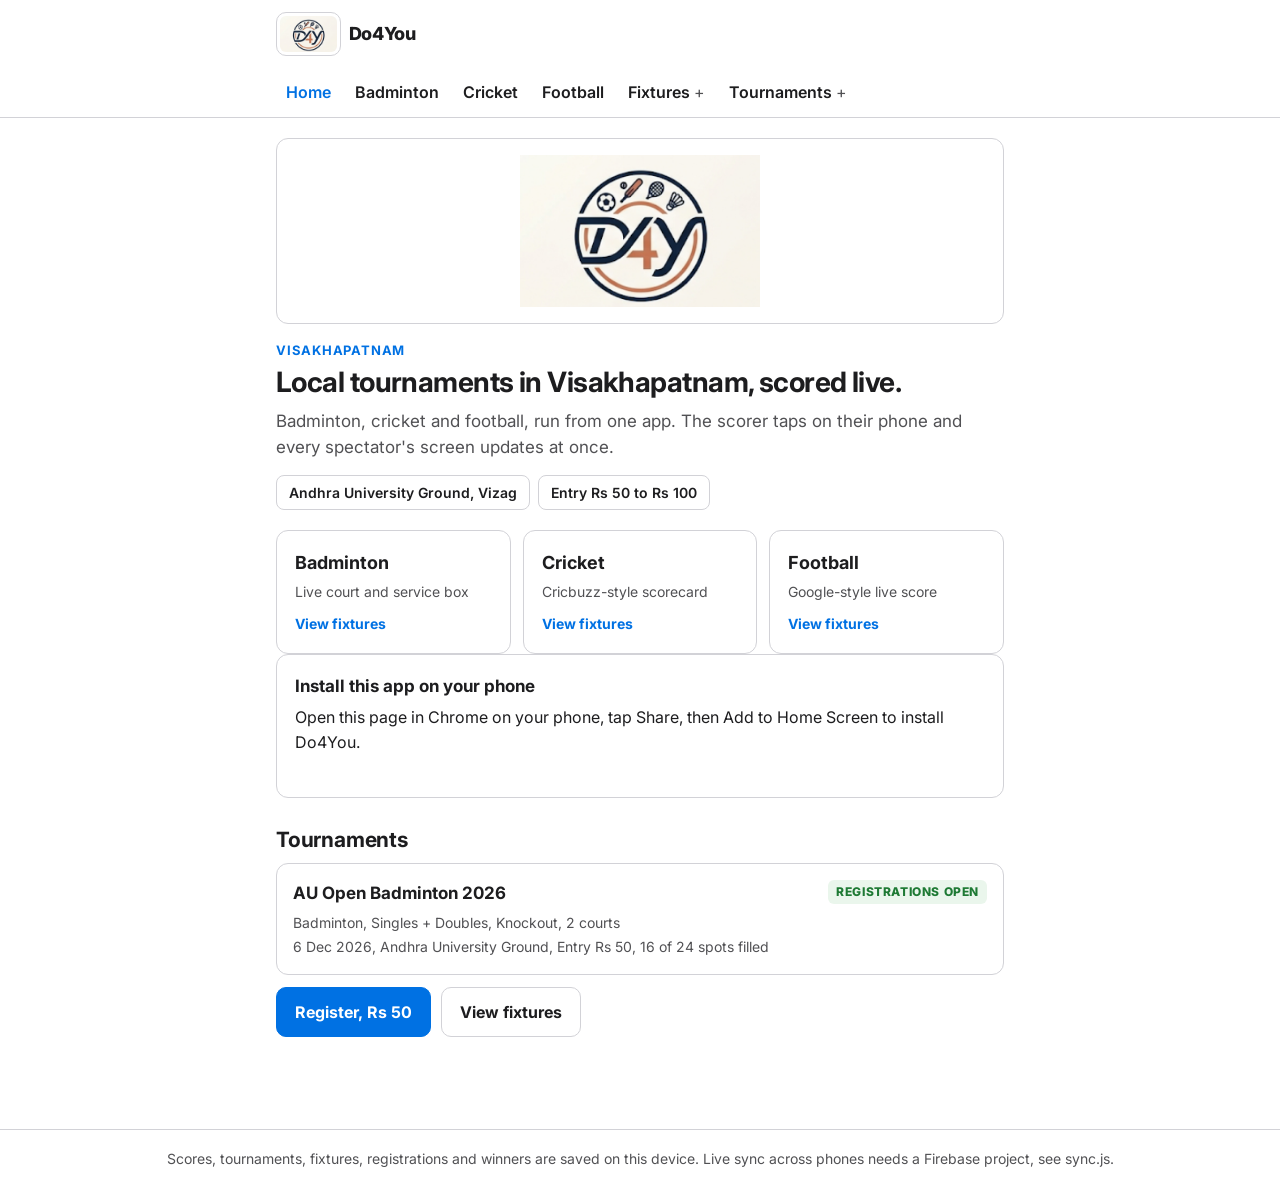
==== commit c81fb3ff: "v5: cricket controls placement, stickmen both sides, nav fixes - Cricket 'Tap each ball' controls be" ====
--- a/index.html
+++ b/index.html
@@ -43,10 +43,8 @@
         <a href="football-tournaments.html">Football Tournaments</a>
       </div>
     </details>
-    <a href="create-tournament.html" class="nav-create">Create Tournament</a>
     <a href="join-tournament.html" class="nav-player">Join Tournament</a>
     <a href="my-team.html" class="nav-player">My Team</a>
-    <a href="login.html" id="loginLink">Login</a>
     <span class="nav-user hidden" id="navUser"><span id="navUserText"></span> <button type="button" id="navLogout">Log out</button></span>
   </nav>
 </header>
